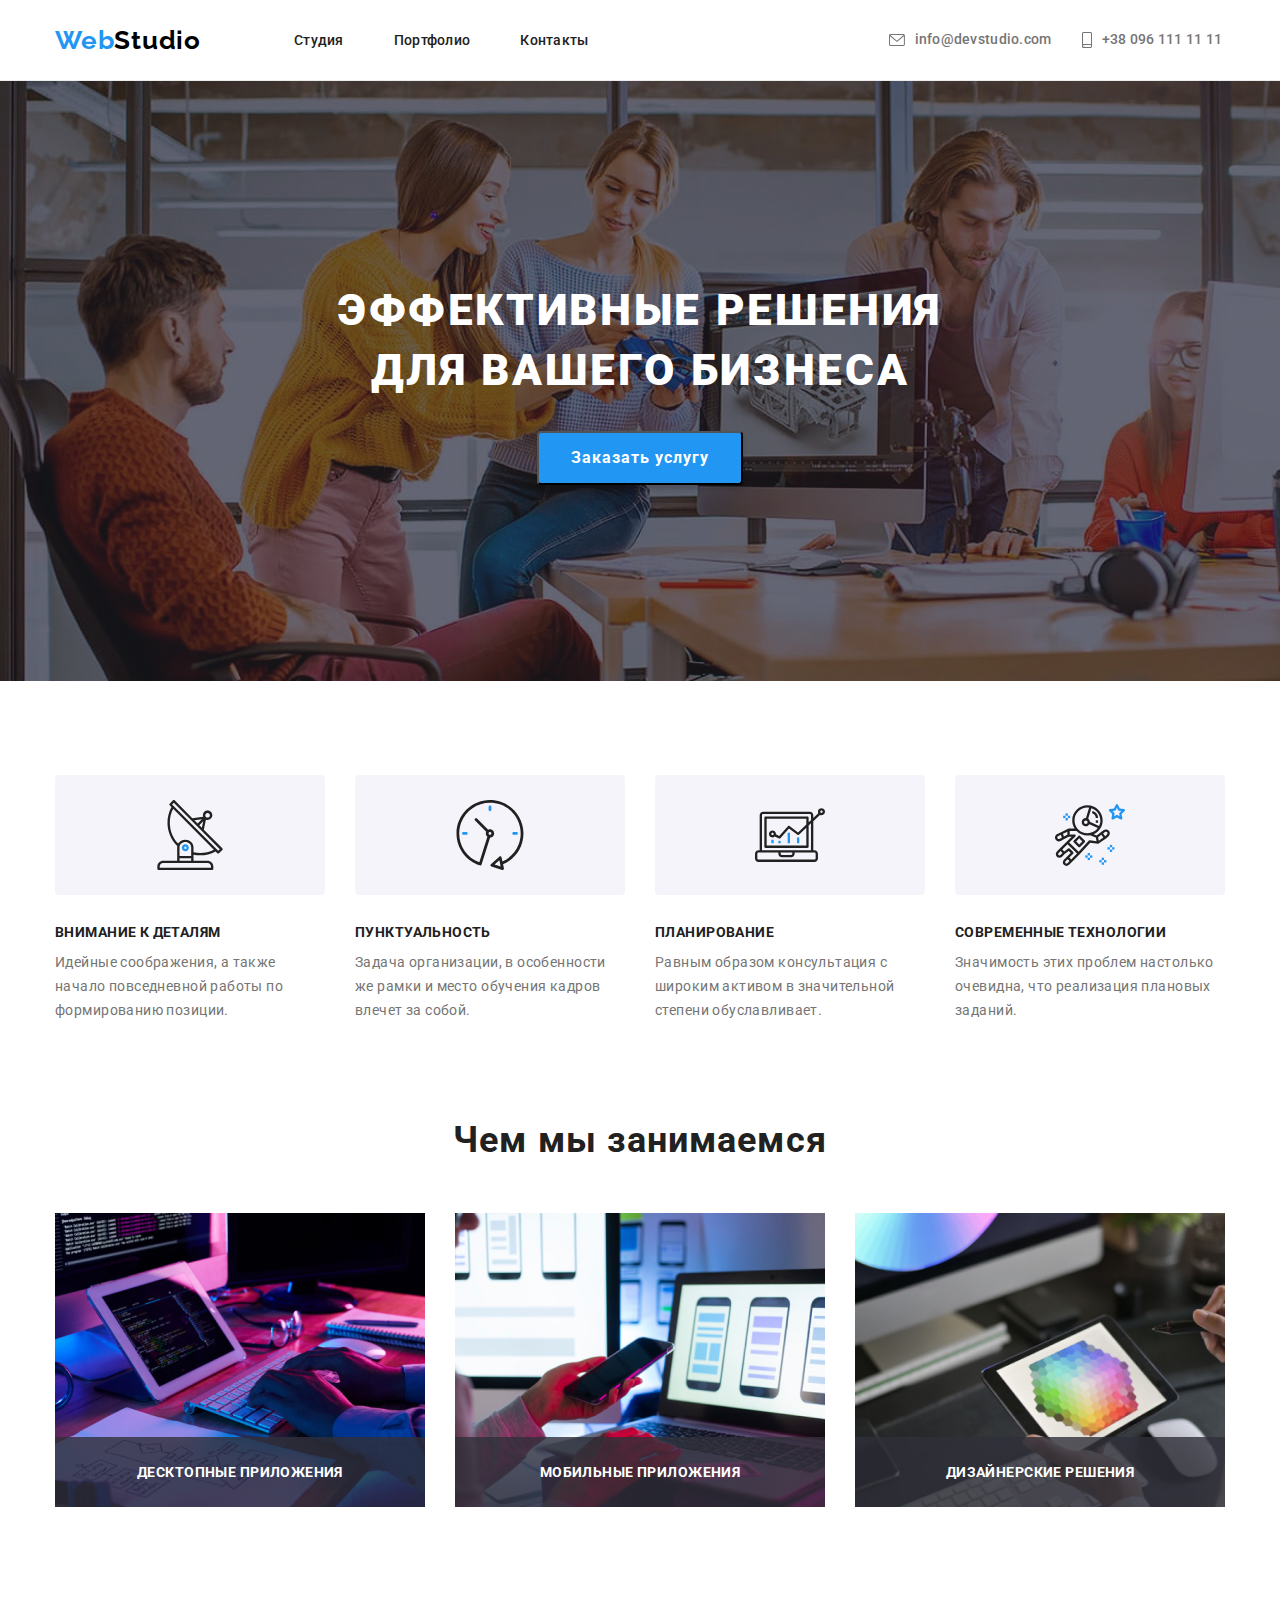
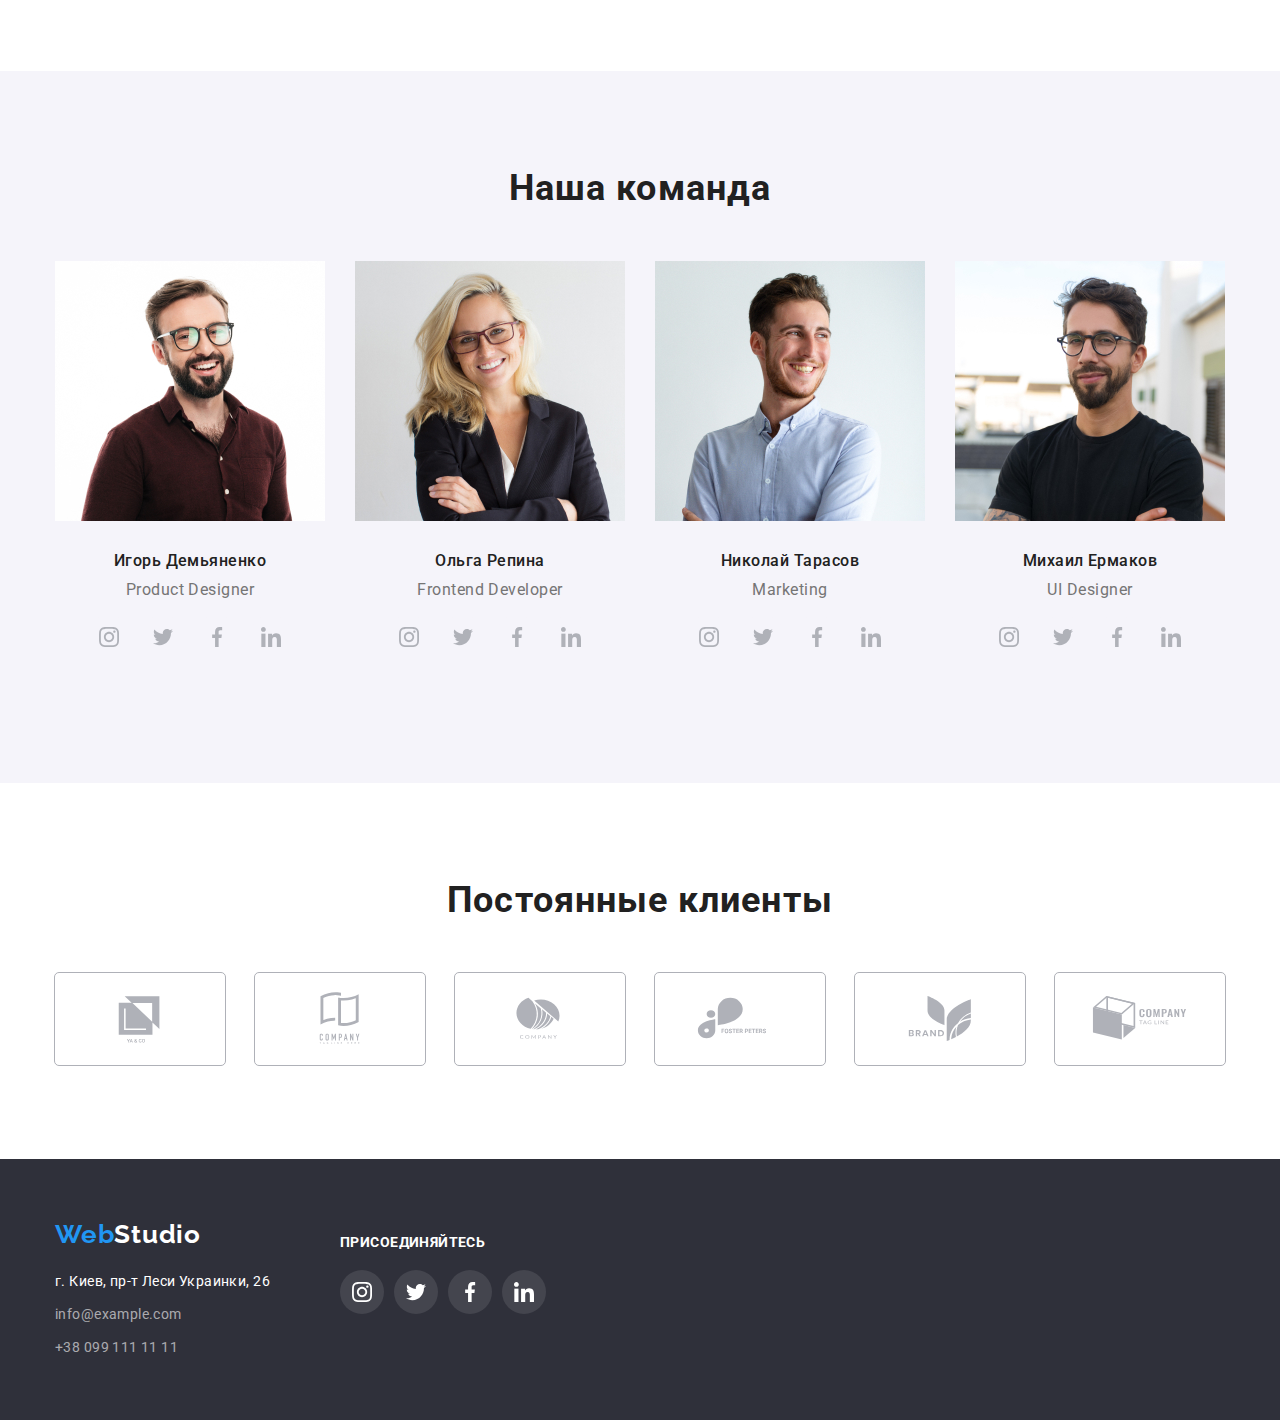
==== index.html @ f29abc72 "modal, what we do done" ====
<!DOCTYPE html>
<html lang="ru">

<head>
    <meta charset="UTF-8" />
    <meta http-equiv="X-UA-Compatible" content="IE=edge" />
    <meta name="viewport" content="width=device-width, initial-scale=1.0" />
    <title>WebStudio</title>
    
    <link rel="preconnect" href="https://fonts.googleapis.com">
    <link rel="preconnect" href="https://fonts.gstatic.com" crossorigin>
    <link
        href="https://fonts.googleapis.com/css2?family=Raleway:wght@700&family=Roboto:wght@400;500;700;900&display=swap"
        rel="stylesheet">
    <link rel="stylesheet"
        href="https://cdnjs.cloudflare.com/ajax/libs/modern-normalize/1.1.0/modern-normalize.min.css" />
    <link rel="stylesheet" href="./css/styles.css">
    </head>


<body class="body">
    <header class="header">
        <div class="container">
            <div class="header-container">
                <div class="webstudio-container">
                    <a href="" class="web-link link" lang="en">Web<span class="studio-link link" lang="en">Studio</span></a>
                </div>
                <nav class="nav">
                    <ul class="header-link-set list">
                        <li class="studio"><a class="header-page-link link" href="./index.html">Студия</a></li>
                        <li class="portfolio"><a class="header-page-link link" href="./portfolio.html">Портфолио</a></li>
                        <li class="contacts"><a class="header-page-link link" href="">Контакты</a></li>
                    </ul>
                </nav>
                <ul class="mail-tel-container list">
                    <li>
                        <a class="mail-link link" href="mailto:info@devstudio.com">
                            <svg class="icon-mail" width='16' height='12'>
                                <use href='./images/sprite.svg#icon-mail'></use>
                            </svg>info@devstudio.com</a>
                    </li>
                    <li>
                        <a class="tel-link link" href="tel:+380961111111">
                            <svg class="icon-phone" width='10' height='16'>
                                <use href='./images/sprite.svg#icon-phone'></use>
                            </svg>+38 096 111 11 11</a>
                    </li>
                </ul>
            </div>
        </div>
    </header>
    <main>
        <section class="hero">
            <h1 class="hero-text">Эффективные решения для вашего бизнеса</h1>
            <button class="hero-button" type="button" data-modal-open>Заказать услугу</button>
            <div class="backdrop is-hidden" data-modal>
                <div class="modal">
                    <button type="button" class="btn-close" data-modal-close>
                        <svg class="btn-close-svg" width='30' height='30'>
                            <use href='./images/sprite.svg#icon-close'></use>
                        </svg>
                    </button>
                </div>
            </div>
        </section>
        <section class="central-list-container">
            <div class="container">
                <ul class="card-set-one list">
                    <li class="central-list-item">
                        <div class="icon-block">
                            <svg class="icon-antenna" width='70' height='70'>
                                <use href='./images/sprite.svg#icon-antenna'></use>
                            </svg>
                        </div>
                        <h3 class="central-list-title">Внимание к деталям</h3>
                        <p class="central-list-text">
                            Идейные соображения, а также начало повседневной работы по
                            формированию позиции.
                        </p>
                    </li>

                    <li class="central-list-item">
                        <div class="icon-block">
                            <svg class="icon-clock" width='70' height='70'>
                                <use href='./images/sprite.svg#icon-clock'></use>
                            </svg>
                        </div>
                        <h3 class="central-list-title">Пунктуальность</h3>
                        <p class="central-list-text">
                            Задача организации, в особенности же рамки и место обучения кадров
                            влечет за собой.
                        </p>
                    </li>

                    <li class="central-list-item">
                        <div class="icon-block">
                            <svg class="icon-diagram" width='70' height='70'>
                                <use href='./images/sprite.svg#icon-diagram'></use>
                            </svg>
                        </div>
                        <h3 class="central-list-title">Планирование</h3>
                        <p class="central-list-text">
                            Равным образом консультация с широким активом в значительной степени
                            обуславливает.
                        </p>
                    </li>

                    <li class="central-list-item">
                        <div class="icon-block">
                            <svg class="icon-astronaut" width='70' height='70'>
                                <use href='./images/sprite.svg#icon-astronaut'></use>
                            </svg>
                        </div>
                        <h3 class="central-list-title">Современные технологии</h3>
                        <p class="central-list-text">
                            Значимость этих проблем настолько очевидна, что реализация плановых
                            заданий.
                        </p>
                    </li>
                </ul>
            </div>
        </section>
        <section class="what-we-do-section">
            <div class="container">
                <h2 class="central-title">Чем мы занимаемся</h2>
                <ul class="what-we-do-images list">
                    <li class="what-we-do-item">
                        <img src="./images/whatwedo1.jpg" alt="гарна-картинка1" width="370" />
                        <h3 class="desktop">Десктопные приложения</h3>
                    </li>
                    
                    <li class="what-we-do-item">
                        <img src="./images/whatwedo2.jpg" alt="гарна-картинка2" width="370" />
                        <h3 class="desktop">Мобильные приложения</h3>
                    </li>
                    
                    <li class="what-we-do-item">
                        <img src="./images/whatwedo3.jpg" alt="гарна-картинка3" width="370" />
                        <h3 class="desktop">Дизайнерские решения</h3>
                    </li>
                </ul>
            </div>
        </section>
        <section class="our-team-section">
            <div class="container">            
                <h2 class="central-title">Наша команда</h2>
                <ul class="team-card-set list">
                    <li class="team-item">
                        <div class="team-img-thumb">
                            <img src="./images/igor.jpg" alt="Игорь" width="270" />
                        </div>
                        <div class="card-set-gap">
                            <h3 class="team-name"> Игорь Демьяненко</h3>
                            <p class="team-position" lang="en">Product Designer</p>
                            <ul class="team-socials socials-list list">
                                <li class="socials-item">
                                    <a class="socials-link link" href="">
                                        <svg class="socials-icon" width="20" height="20">
                                            <use href='./images/sprite.svg#icon-instagram'></use>
                                        </svg>
                                    </a>
                                </li>

                                <li class="socials-item">
                                    <a class="socials-link link" href="">
                                        <svg class="socials-icon" width="20" height="20">
                                            <use href='./images/sprite.svg#icon-twitter'></use>
                                        </svg>
                                    </a>
                                </li>

                                <li class="socials-item">
                                    <a class="socials-link link" href="">
                                        <svg class="socials-icon" width="20" height="20">
                                            <use href='./images/sprite.svg#icon-facebook'></use>
                                        </svg>
                                    </a>
                                </li>

                                <li class="socials-item">
                                    <a class="socials-link link" href="">
                                        <svg class="socials-icon" width="20" height="20">
                                            <use href='./images/sprite.svg#icon-linkedin'></use>
                                        </svg>
                                    </a>
                                </li>
                            </ul>
                        </div>
                    </li>

                    <li class="team-item">
                        <div class="team-img-thumb">
                            <img src="./images/olga.jpg" alt="Ольга" width="270" />
                        </div>
                        <div class="card-set-gap">
                            <h3 class="team-name">Ольга Репина</h3>
                            <p class="team-position" lang="en">Frontend Developer</p>
                            <ul class="team-socials socials-list list">
                                <li class="socials-item">
                                    <a class="socials-link link" href="">
                                        <svg class="socials-icon" width="20" height="20">
                                            <use href='./images/sprite.svg#icon-instagram'></use>
                                        </svg>
                                    </a>
                                </li>

                                <li class="socials-item">
                                    <a class="socials-link link" href="">
                                        <svg class="socials-icon" width="20" height="20">
                                            <use href='./images/sprite.svg#icon-twitter'></use>
                                        </svg>
                                    </a>
                                </li>

                                <li class="socials-item">
                                    <a class="socials-link link" href="">
                                        <svg class="socials-icon" width="20" height="20">
                                            <use href='./images/sprite.svg#icon-facebook'></use>
                                        </svg>
                                    </a>
                                </li>

                                <li class="socials-item">
                                    <a class="socials-link link" href="">
                                        <svg class="socials-icon" width="20" height="20">
                                            <use href='./images/sprite.svg#icon-linkedin'></use>
                                        </svg>
                                    </a>
                                </li>
                            </ul>
                        </div>
                    </li>

                    <li class="team-item">
                        <div class="team-img-thumb">
                            <img src="./images/nikolay.jpg" alt="Николай" width="270" />
                        </div>
                        <div class="card-set-gap">
                            <h3 class="team-name">Николай Тарасов</h3>
                            <p class="team-position" lang="en">Marketing</p>
                            <ul class="team-socials socials-list list">
                                <li class="socials-item">
                                    <a class="socials-link link" href="">
                                        <svg class="socials-icon" width="20" height="20">
                                            <use href='./images/sprite.svg#icon-instagram'></use>
                                        </svg>
                                    </a>
                                </li>

                                <li class="socials-item">
                                    <a class="socials-link link" href="">
                                        <svg class="socials-icon" width="20" height="20">
                                            <use href='./images/sprite.svg#icon-twitter'></use>
                                        </svg>
                                    </a>
                                </li>

                                <li class="socials-item">
                                    <a class="socials-link link" href="">
                                        <svg class="socials-icon" width="20" height="20">
                                            <use href='./images/sprite.svg#icon-facebook'></use>
                                        </svg>
                                    </a>
                                </li>

                                <li class="socials-item">
                                    <a class="socials-link link" href="">
                                        <svg class="socials-icon" width="20" height="20">
                                            <use href='./images/sprite.svg#icon-linkedin'></use>
                                        </svg>
                                    </a>
                                </li>
                            </ul>
                        </div>
                        
                    </li>

                    <li class="team-item">
                        <div class="team-img-thumb">
                            <img src="./images/mikhail.jpg" alt="Михаил" width="270" />
                        </div>
                        <div class="card-set-gap">
                            <h3 class="team-name">Михаил Ермаков</h3>
                            <p class="team-position" lang="en">UI Designer</p>
                            <ul class="team-socials socials-list list">
                                <li class="socials-item">
                                    <a class="socials-link link" href="">
                                        <svg class="socials-icon" width="20" height="20">
                                            <use href='./images/sprite.svg#icon-instagram'></use>
                                        </svg>
                                    </a>
                                </li>

                                <li class="socials-item">
                                    <a class="socials-link link" href="">
                                        <svg class="socials-icon" width="20" height="20">
                                            <use href='./images/sprite.svg#icon-twitter'></use>
                                        </svg>
                                    </a>
                                </li>

                                <li class="socials-item">
                                    <a class="socials-link link" href="">
                                        <svg class="socials-icon" width="20" height="20">
                                            <use href='./images/sprite.svg#icon-facebook'></use>
                                        </svg>
                                    </a>
                                </li>

                                <li class="socials-item">
                                    <a class="socials-link link" href="">
                                        <svg class="socials-icon" width="20" height="20">
                                            <use href='./images/sprite.svg#icon-linkedin'></use>
                                        </svg>
                                    </a>
                                </li>
                            </ul>
                        </div>
                        
                    </li>
                </ul>
            </div>
        </section>
        <section class="our-clients">
            <div class="container">
                <h2 class="central-title">Постоянные клиенты</h2>
                <ul class="our-clients-list list">
                    <li class="client-item">
                        <a class="clients-link link" href="">
                            <svg class="client-icon" width="106" height="60">
                                <use href='./images/sprite.svg#icon-client1'></use>
                            </svg>
                        </a>
                    </li>

                    <li class="client-item">
                        <a class="clients-link link" href="">
                            <svg class="client-icon" width="106" height="60">
                                <use href='./images/sprite.svg#icon-client2'></use>
                            </svg>
                        </a>
                    </li>

                    <li class="client-item">
                        <a class="clients-link link" href="">
                            <svg class="client-icon" width="106" height="60">
                                <use href='./images/sprite.svg#icon-client3'></use>
                            </svg>
                        </a>
                    </li>

                    <li class="client-item">
                        <a class="clients-link link" href="">
                            <svg class="client-icon" width="106" height="60">
                                <use href='./images/sprite.svg#icon-client4'></use>
                            </svg>
                        </a>
                    </li>

                    <li class="client-item">
                        <a class="clients-link link" href="">
                            <svg class="client-icon" width="106" height="60">
                                <use href='./images/sprite.svg#icon-client5'></use>
                            </svg>
                        </a>
                    </li>

                    <li class="client-item">
                        <a class="clients-link link" href="">
                            <svg class="client-icon" width="106" height="60">
                                <use href='./images/sprite.svg#icon-client6'></use>
                            </svg>
                        </a>
                    </li>

                </ul>
            </div>


        </section>
    </main>
    <footer class="footer">
        <div class="container">
            <ul class="contacts-and-socials">
                <li class="link">
                    <div class="webstudio-container-footer">
                        <a href="" class="web-link link" lang="en">Web<span class="studio-link-footer link" lang="en">Studio</span></a>
                    </div>
                    <div class="contacts-container-footer">
                        <address class="address">г. Киев, пр-т Леси Украинки, 26</address>
                        <a class="footer-mail-tel link" lang="en" href="mailto:info@example.com">info@example.com</a>
                        <a class="footer-mail-tel link" href="tel:+380991111111">+38 099 111 11 11</a>
                    </div>
                </li>
                <div class="join-us">
                    <p class="join-us-title">ПРИСОЕДИНЯЙТЕСЬ</p>
                    <ul class="team-socials socials-list list">
                        <li class="socials-item">
                            <a class="socials-link-footer link" href="">
                                <svg class="socials-icon-footer" width="20" height="20">
                                    <use href='./images/sprite.svg#icon-instagram'></use>
                                </svg>
                            </a>
                        </li>

                        <li class="socials-item">
                            <a class="socials-link-footer link" href="">
                                <svg class="socials-icon-footer" width="20" height="20">
                                    <use href='./images/sprite.svg#icon-twitter'></use>
                                </svg>
                            </a>
                        </li>

                        <li class="socials-item">
                            <a class="socials-link-footer link" href="">
                                <svg class="socials-icon-footer" width="20" height="20">
                                    <use href='./images/sprite.svg#icon-facebook'></use>
                                </svg>
                            </a>
                        </li>

                        <li class="socials-item">
                            <a class="socials-link-footer link" href="">
                                <svg class="socials-icon-footer" width="20" height="20">
                                    <use href='./images/sprite.svg#icon-linkedin'></use>
                                </svg>
                            </a>
                        </li>
                    </ul>
                </div>
                <li class="link">

                </li>
            </ul>
        </div>
        
    </footer>
    <script src="./js/modal.js"></script>
</body>

</html>
---- css/styles.css ----
:root {
  --brand-color: #2196f3;
  --white-color: #ffffff;
  --nav-color: #212121;
  --color-gray: #757575;
  --color-dark-gray: #2f303a;
  --card-set-gap: 30px;
  --button-set-gap: 8px;
  --icon-gray: #afb1b8;
}

.body {
  font-family: "Roboto", sans-serif;
  background-color: var(--white-color);
}

.list {
  list-style: none;
  margin: 0;
}

.link {
  text-decoration: none;
}

.hero-button {
  background-color: var(--brand-color);
  cursor: pointer;
}

img {
  display: block;
  max-width: 100%;
}

ul {
  margin: 0;
  padding: 0;
  list-style: none;
}

h1, h2, h3, p {
  margin-top: 0;
  margin-bottom: 0;
}

.container {
  width: 1200px;
  padding-left: 15px;
  padding-right: 15px;
  /* padding-top: 94px; */
  margin: auto;
}

* {
  box-sizing: border-box;
}

/* -------------HEADER--------------- */
.header {
  margin-left: auto;
  margin-right: auto;
  background-color: var(--white-color);
  border-bottom: 1px solid #ECECEC;
  display: block;
}

.webstudio-container {
  margin-right: 93px;
}

.icon-mail,
.icon-phone {
  margin-right: 10px;
  /* fill: var(--color-gray); */
}

.icon-phone {
  margin-left: 30px;
}

/* .icon-mail{
  fill: var(--color-gray);
} */

.header-container {
  height: 80px;
  margin: 0 auto;
  display: flex;
  align-items: center;
  
}

.header-link-set {
  display: flex;
  margin-right: 200px;
}

.web-link {
  font-family: "Raleway", sans-serif;
  font-style: normal;
  font-weight: bold;
  font-size: 26px;
  line-height: 1.19;
  letter-spacing: 0.03em;
  color: var(--brand-color);
}

.studio-link {
  font-family: "Raleway", sans-serif;
  font-style: normal;
  font-weight: bold;
  font-size: 26px;
  line-height: 1.19;
  letter-spacing: 0.03em;
  color: #000000;
}

.studio {
  margin-right: 50px;
}

.portfolio {
  margin-right: 50px;
}

.header-page-link {
  font-weight: 500;
  font-size: 14px;
  line-height: 1.14;
  letter-spacing: 0.02em;
  color: var(--nav-color);
}

.studio-link:hover,
.studio-link:focus,
.header-page-link:hover,
.header-page-link:focus {
  color: var(--brand-color);
}

/* .header-mail-tel {
  font-weight: 500;
  font-size: 14px;
  line-height: 1.14;
  letter-spacing: 0.02em;
  color: var(--color-gray);
  display: flex;
  align-items: center;
  justify-content: center;
  flex-wrap: wrap;
} */

.mail-tel-container {
  font-weight: 500;
  font-size: 14px;
  line-height: 1.14;
  letter-spacing: 0.02em;
  color: var(--color-gray);
  display: flex;
  align-items: center;
  flex-basis: auto;
  margin-left: 100px;
}

.mail-link,
.tel-link {
  color: var(--color-gray);
  fill: #757575;
}

.mail-link {
  display: flex;
  align-items: center;
}

.tel-link {
  display: flex;
  align-items: center;
}

.mail-link:hover,
.mail-link:focus,
.tel-link:hover,
.tel-link:focus,
.icon-phone:hover,
.icon-phone:focus,
.icon-mail:hover,
.icon-mail:focus {
  fill: var(--brand-color);
  color: var(--brand-color);
}

/* .footer-mail-tel:hover,
.footer-mail-tel:focus,
.header-mail-tel:hover,
.header-mail-tel:focus {
  color: var(--brand-color);
} */

/* ----------------------------HERO--------------- */

.hero {
  background-color: var(--color-dark-gray);
  height: 600px;
  max-width: 1600px;
  margin-left: auto;
  margin-right: auto;
  padding-top: 200px;
  padding-bottom: 200px;
  background-image: linear-gradient( rgba(47, 48, 58, 0.4), rgba(47, 48, 58, 0.4)), url(../images/hero.jpg);
}

.hero-text {
  font-style: normal;
  font-weight: 900;
  font-size: 44px;
  line-height: 1.36;
  text-align: center;
  letter-spacing: 0.06em;
  text-transform: uppercase;
  color: var(--white-color);
  width: 696px;
  margin:  0 auto;
  margin-top: inherit;
  margin-bottom: 30px;
}

.hero-button {
  font-style: normal;
  font-weight: bold;
  font-size: 16px;
  line-height: 1.87;
  display: flex;
  align-items: center;
  text-align: center;
  letter-spacing: 0.06em;
  color: var(--white-color);
  margin: 0 auto;
  padding: 10px 32px;
  box-shadow: 0px 4px 4px rgba(0, 0, 0, 0.15);
  border-radius: 4px;
}

/* ----------------------------CENTRAL LIST--------------- */

.central-list-title {
  font-size: 14px;
  line-height: 1.14;
  letter-spacing: 0.03em;
  text-transform: uppercase;
  color: var(--nav-color);
  margin-top: 0;
  margin-bottom: 10px;
}

.central-list-text {
  font-size: 14px;
  line-height: 1.71;
  letter-spacing: 0.03em;
  color: var(--color-gray);
}

.central-list-container {
  background-color: transparent;
  padding-top: 94px;
  padding-bottom: 94px;
}

.card-set-one {
  display: flex;
  margin-right: -30px;

}

.central-list-item {
  flex-basis: calc((100% - 120px) / 4);
}

.icon-block {
  display: flex;
  justify-content: center;
  align-items: center;
  height: 120px;
  background-color: #f5f4fa;
  border-radius: 4px;
  margin-bottom: 30px;
}

.icon-antenna {
  position: center;
}

.card-set-one > .central-list-item:not(:last-child) {
  margin-right: 30px;
}

/* ----------------------------WHAT WE DO--------------- */

.what-we-do-container {
  background-color: transparent;
  padding-top: 0;
  padding-bottom: 94px;
}

.what-we-do-section {
  padding-bottom: 94px;
}

.what-we-do-images {
  padding: 0;
  margin: 0;
  list-style: none;
  display: flex;
  margin-right: calc(-1 * var(--card-set-gap))
  /* margin-right: 30px; */
  /* justify-content: space-around; - NOT GOOD */
  /* position: absolute; */
}

.desktop {
  position: relative;
  display: block;
  text-align: center;
  padding-top: 27px;
  bottom: 70px;
  left: 0;
  font-weight: bold;
  font-size: 14px;
  line-height: 16px;
  letter-spacing: 0.03em;
  text-transform: uppercase;
  height: 70px;

  color: #FFFFFF;
  background-color: rgba(47, 48, 58, 0.8);;
}

.what-we-do-images > .what-we-do-item:not(:last-child) {
  margin-right: var(--card-set-gap);
}

/* .what-we-do-item {
  position:absolute;
} */

.what-we-do-images {
  margin-right: unset;
}

.central-title {
  font-size: 36px;
  line-height: 1.28;
  text-align: center;
  letter-spacing: 0.03em;
  color: var(--nav-color);
  margin-bottom: 50px;
}

/* ----------------------------OUR TEAM--------------- */

.team-name {
  font-weight: 500;
  font-size: 16px;
  line-height: 1.19;
  text-align: center;
  letter-spacing: 0.03em;
  color: var(--nav-color);

  margin-bottom: 10px;
}

.team-position {
  font-size: 16px;
  line-height: 1.19;
  text-align: center;
  letter-spacing: 0.03em;
  color: var(--color-gray);
  margin-bottom: 16px;
}

.our-team-section {
  padding-top: 94px;
  padding-bottom: 94px;
  margin-left: auto;
  margin-right: auto;
  background-color: #f5f4fa;
}

.team-card-set {
  padding: 0;
  margin: 0;
  list-style: none;

  display: flex;
  flex-wrap: wrap;
  margin-left: calc(-1 * var(--card-set-gap));
  margin-top: calc(-1 * var(--card-set-gap));
}

.team-item {
  flex-basis: calc(100% / 4 - var(--card-set-gap));
  margin-left: var(--card-set-gap);
  margin-top: var(--card-set-gap);
}

/* .team-img-thumb {
  margin-bottom: var(--card-set-gap);
} */

.card-set-gap {
  padding-top: var(--card-set-gap);
  padding-bottom: var(--card-set-gap);
}

.socials-list {
  display: flex;
  justify-content: center;

}

.socials-link {
  width: 44px;
  height: 44px;
  display: flex;
  align-items: center;
  justify-content: center;
  border-radius: 50%;
  background-color: #f5f4fa;
}

.socials-icon {
  fill: var(--icon-gray);
}

.socials-link:hover,
.socials-link:focus,
.socials-link:hover .socials-icon,
.socials-link:focus .socials-icon {
  fill: #ffffff;
  background-color: var(--brand-color);
}


.socials-item:not(:last-child) {
  margin-right: 10px;
}

/* ----------------------------CLIENTS--------------- */

.our-clients {
  padding-bottom: 94px;
  padding-top: 94px;
}

.our-clients-list {
  padding: 0;
  margin: 0;
  list-style: none;

  display: flex;
  flex-wrap: wrap;
  margin-left: calc(-1 * var(--card-set-gap));
}

.client-item {
  flex-basis: calc(100% / 6 - var(--card-set-gap));
  margin-left: var(--card-set-gap);
}

.clients-link {
  width: 170px;
  height: 92px;
  display: flex;
  align-items: center;
  justify-content: center;
  border-radius: 4px;
  outline: 1px solid #AFB1B8;
  fill: #AFB1B8;
}

.clients-link:hover,
.clients-link:focus {
  fill: var(--brand-color);
  outline: 1px solid var(--brand-color);
}


/* ----------------------------FOOTER--------------- */
.footer {
  /* max-width: 1600px; */
  margin: 0 auto;
  background-color: var(--color-dark-gray);
  padding-top: 60px;
  padding-bottom: 60px;
}

.webstudio-container-footer {
  /* padding-top: 60px; */
  padding-bottom: 20px;
}

.contacts-container-footer {
  display: block;
}

.footer-container {
  
}

.studio-link-footer {
  font-family: Raleway;
  font-style: normal;
  font-weight: bold;
  font-size: 26px;
  line-height: 1.19;
  letter-spacing: 0.03em;
  color: var(--white-color);
}

.studio-link-footer:hover,
.studio-link-footer:focus {
  color: var(--brand-color);
}

.address {
  font-size: 14px;
  line-height: 1.71;
  letter-spacing: 0.03em;
  color: var(--white-color);
  font-style: normal;
}

.footer-mail-tel {
  font-size: 14px;
  line-height: 1.71;
  letter-spacing: 0.03em;
  color: rgba(255, 255, 255, 0.6);
  text-decoration: none;

  display: block;
  margin-top: 9px;
}

.contacts-and-socials {
  display: flex;
}

.socials-link-footer {
  width: 44px;
  height: 44px;
  display: flex;
  align-items: center;
  justify-content: center;
  border-radius: 50%;
  background-color: rgba(255, 255, 255, 0.1);
}

.socials-icon-footer {
  fill: #ffffff;
}

.socials-link-footer:hover,
.socials-link-footer:focus,
.socials-link-footer:hover .socials-icon-footer,
.socials-link-footer:focus .socials-icon-footer {
  fill: #ffffff;
  background-color: var(--brand-color);
}

.join-us-title {
  font-size: 14px;
  line-height: 16px;
  letter-spacing: 0.03em;
  text-transform: uppercase;
  font-weight: bold;
  color: #FFFFFF;
  margin-bottom: 20px;
  margin-top: 10px;
}

.join-us {
  margin-left: 70px;
  margin-top: 5px;
}


/* ----------------------------PORTFOLIO--------------- */

.portfolio-container {
  padding-top: 94px;
  padding-bottom: 94px;
}

.portfolio-button {
  padding: 6px 22px;
  font-weight: 500;
  font-size: 16px;
  line-height: 1.62;
  text-align: center;
  letter-spacing: 0.03em;
  color: var(--nav-color);
  cursor: pointer;

  background-color: #F5F4FA;
  border-radius: 4px;
  border: unset;
}

.portfolio-button-set {
  display: flex;
  justify-content: center;
  margin-bottom: 50px;
  margin-right: var(--button-set-gap);
}

.portfolio-button-set > .portfolio-button-item:not(:last-child) {
  margin-right: var(--button-set-gap);
}

.portfolio-button:hover,
.portfolio-button:focus {
  background-color: var(--brand-color);
  color: #ffffff;
}

.portfolio-title {
  font-size: 18px;
  line-height: 2;
  letter-spacing: 0.06em;
  color: var(--nav-color);
  margin-bottom: 4px;
}

.portfolio-text {
  font-size: 16px;
  line-height: 1.87;
  letter-spacing: 0.03em;
  color: var(--color-gray);
}


.portfolio-card-set {
  padding: 0;
  margin: 0;
  list-style: none;

  display: flex;
  flex-wrap: wrap;
  margin-left: calc(-1 * var(--card-set-gap));
  margin-top: calc(-1 * var(--card-set-gap));
}

.portfolio-item {
  flex-basis: calc(100% / 3 - var(--card-set-gap));
  margin-left: var(--card-set-gap);
  margin-top: var(--card-set-gap);
  margin-right: auto;
  
}

.portfolio-item-link:hover,
.portfolio-item-link:focus {
  box-shadow: 0px 1px 1px rgba(0, 0, 0, 0.12), 0px 4px 4px rgba(0, 0, 0, 0.06), 1px 4px 6px rgba(0, 0, 0, 0.16);
}

/* .portfolio-img-thumb {
  margin-bottom: 20px;
} */

.portfolio-description {
  padding: 20px 24px 20px 24px;
  outline: 1px solid #EEEEEE;
}


/* ----------------------------MODAL--------------- */

.backdrop.is-hidden {
  visibility: hidden;
  opacity: 0;
  pointer-events: none;
}

.backdrop {
  position: fixed;
  width: 100vw;
  height: 100vh;
  opacity: 1;
  visibility: visible;
  left: 0;
  top: 0;
  background-color: rgba(0, 0, 0, 0.2);
}

.modal {
  position: absolute;
  width: 528px;
  min-height: 581px;
  background-color: #ffffff;
  box-shadow: 0px 1px 3px rgba(0, 0, 0, 0.12), 0px 1px 1px rgba(0, 0, 0, 0.14), 0px 2px 1px rgba(0, 0, 0, 0.2);
  border-radius: 4px;

  left: 50%;
  top: 50%;
  transform: translate(-50%, -50%);
}

.btn-close{
  position: absolute;
  right: 8px;
  top: 8px;
  padding: 0;
  background-color: unset;
  border: none;
}
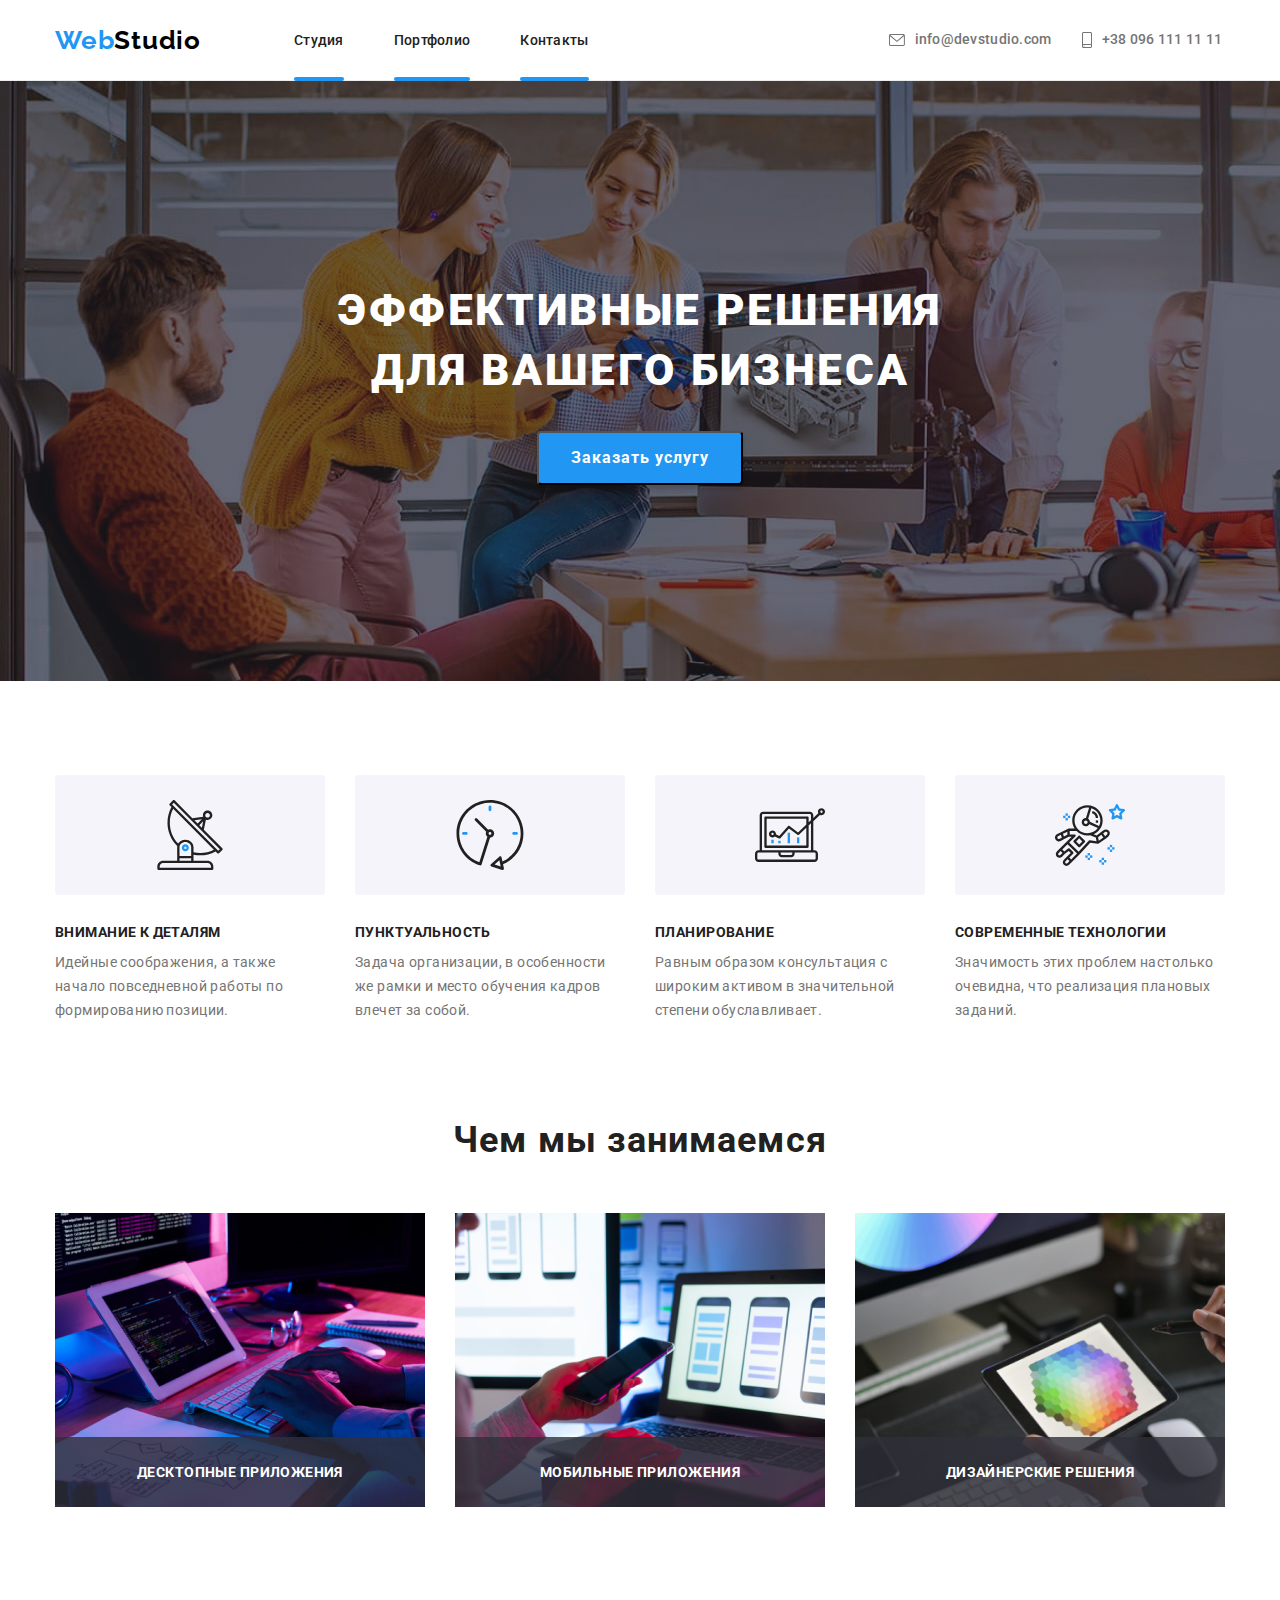
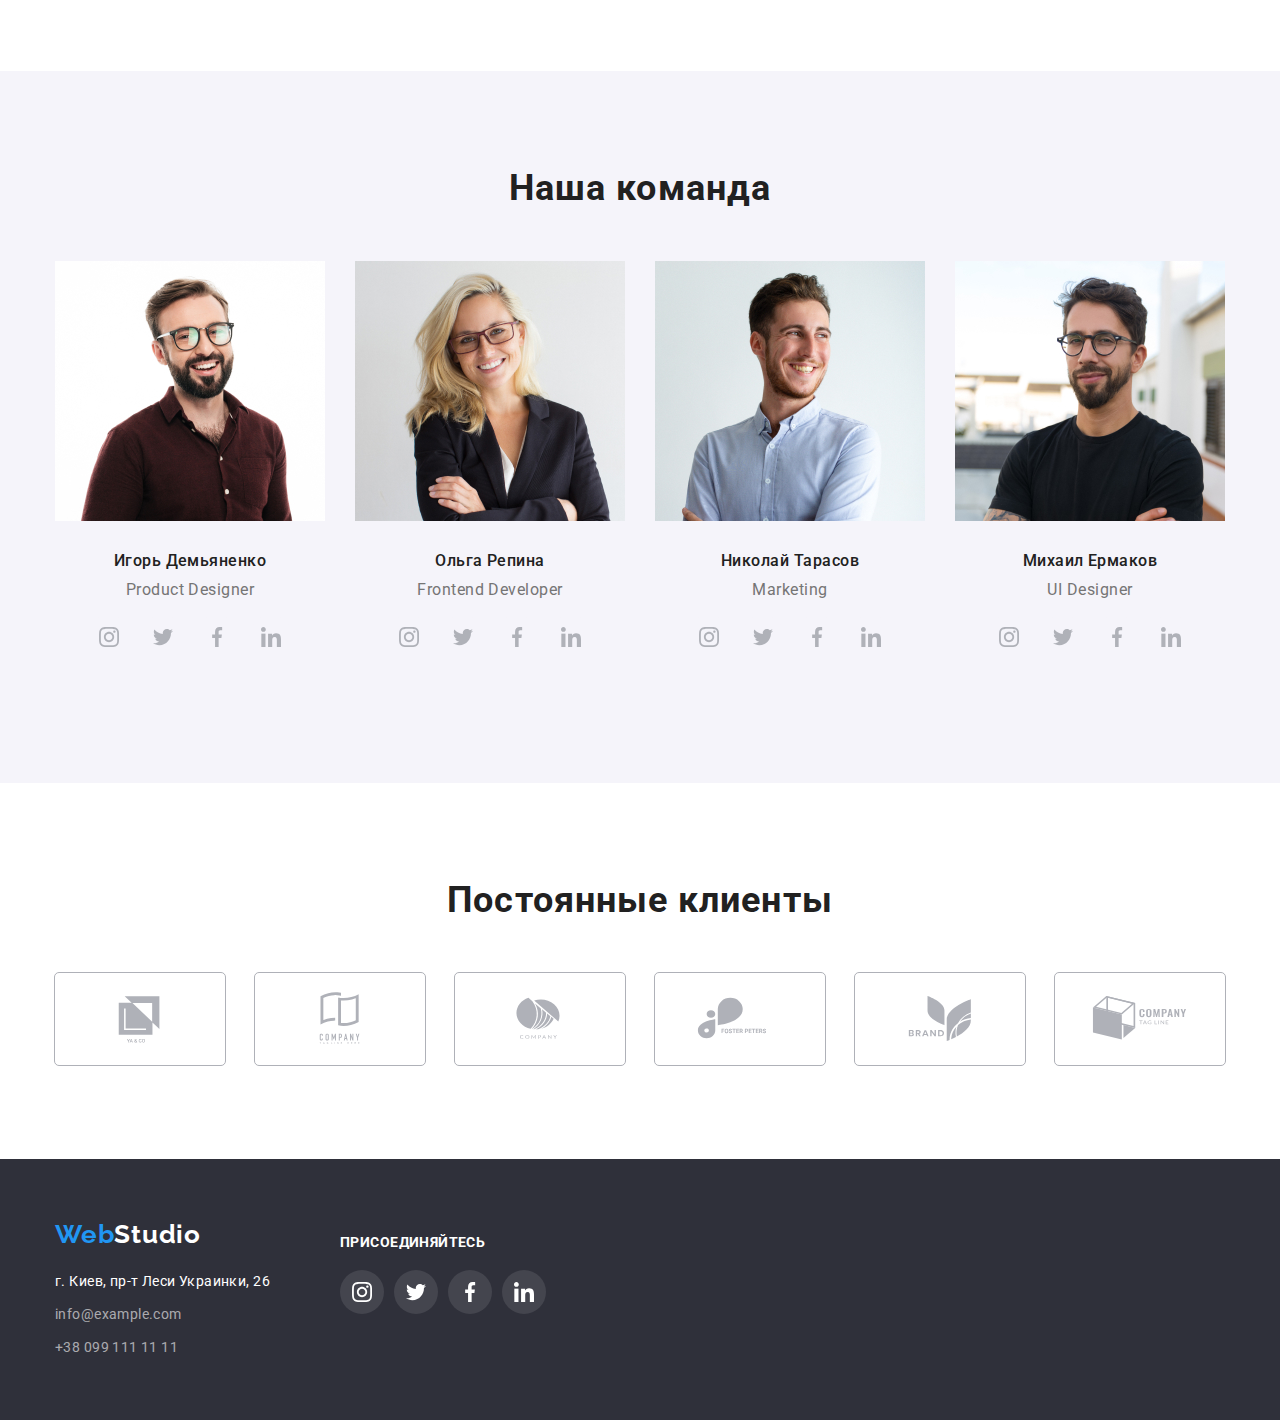
==== commit a10dcb73: "done" ====
--- a/index.html
+++ b/index.html
@@ -25,27 +25,23 @@
                 <div class="webstudio-container">
                     <a href="" class="web-link link" lang="en">Web<span class="studio-link link" lang="en">Studio</span></a>
                 </div>
-                <nav class="nav">
+                <!-- <nav class="nav"> -->
                     <ul class="header-link-set list">
-                        <li class="studio"><a class="header-page-link link" href="./index.html">Студия</a></li>
-                        <li class="portfolio"><a class="header-page-link link" href="./portfolio.html">Портфолио</a></li>
-                        <li class="contacts"><a class="header-page-link link" href="">Контакты</a></li>
+                        <li class="studio"><a class="header-page-link link current" href="./index.html">Студия</a></li>
+                        <li class="portfolio"><a class="header-page-link link current" href="./portfolio.html">Портфолио</a></li>
+                        <li class="contacts"><a class="header-page-link link current" href="">Контакты</a></li>
                     </ul>
-                </nav>
-                <ul class="mail-tel-container list">
-                    <li>
-                        <a class="mail-link link" href="mailto:info@devstudio.com">
-                            <svg class="icon-mail" width='16' height='12'>
-                                <use href='./images/sprite.svg#icon-mail'></use>
-                            </svg>info@devstudio.com</a>
-                    </li>
-                    <li>
-                        <a class="tel-link link" href="tel:+380961111111">
-                            <svg class="icon-phone" width='10' height='16'>
-                                <use href='./images/sprite.svg#icon-phone'></use>
-                            </svg>+38 096 111 11 11</a>
-                    </li>
-                </ul>
+                <!-- </nav> -->
+                <div class="mail-tel-container">
+                    <a class="header-mail-tel mail-link link" href="mailto:info@devstudio.com">
+                        <svg class="icon-mail" width='16' height='12'>
+                            <use href='./images/sprite.svg#icon-mail'></use>
+                        </svg>info@devstudio.com</a>
+                    <a class="header-mail-tel tel-link link" href="tel:+380961111111">
+                        <svg class="icon-phone" width='10' height='16'>
+                            <use href='./images/sprite.svg#icon-phone'></use>
+                        </svg>+38 096 111 11 11</a>
+                </div>
             </div>
         </div>
     </header>
@@ -126,17 +122,17 @@
                 <ul class="what-we-do-images list">
                     <li class="what-we-do-item">
                         <img src="./images/whatwedo1.jpg" alt="гарна-картинка1" width="370" />
-                        <h3 class="desktop">Десктопные приложения</h3>
+                        <h3 class="what-we-do-over-pic">Десктопные приложения</h3>
                     </li>
                     
                     <li class="what-we-do-item">
                         <img src="./images/whatwedo2.jpg" alt="гарна-картинка2" width="370" />
-                        <h3 class="desktop">Мобильные приложения</h3>
+                        <h3 class="what-we-do-over-pic">Мобильные приложения</h3>
                     </li>
                     
                     <li class="what-we-do-item">
                         <img src="./images/whatwedo3.jpg" alt="гарна-картинка3" width="370" />
-                        <h3 class="desktop">Дизайнерские решения</h3>
+                        <h3 class="what-we-do-over-pic">Дизайнерские решения</h3>
                     </li>
                 </ul>
             </div>
--- a/css/styles.css
+++ b/css/styles.css
@@ -114,6 +114,9 @@
   line-height: 1.19;
   letter-spacing: 0.03em;
   color: #000000;
+  transition-property: color;
+  transition-duration: 250ms;
+  transition-timing-function: cubic-bezier(0.4, 0, 0.2, 1);
 }
 
 .studio {
@@ -130,6 +133,21 @@
   line-height: 1.14;
   letter-spacing: 0.02em;
   color: var(--nav-color);
+  transition-property: color;
+  transition-duration: 250ms;
+  transition-timing-function: cubic-bezier(0.4, 0, 0.2, 1);
+  position: relative;
+}
+
+.header-page-link::after {
+  position: absolute;
+  content: "";
+  display: block;
+  height: 4px;
+  width: 100%;
+  background-color: #2196F3;
+  border-radius: 2px;
+  margin-top: 28px;
 }
 
 .studio-link:hover,
@@ -167,16 +185,25 @@
 .tel-link {
   color: var(--color-gray);
   fill: #757575;
+  transition-property: color;
+  transition-duration: 250ms;
+  transition-timing-function: cubic-bezier(0.4, 0, 0.2, 1);
 }
 
 .mail-link {
   display: flex;
   align-items: center;
+  transition-property: color;
+  transition-duration: 250ms;
+  transition-timing-function: cubic-bezier(0.4, 0, 0.2, 1);
 }
 
 .tel-link {
   display: flex;
   align-items: center;
+  transition-property: color;
+  transition-duration: 250ms;
+  transition-timing-function: cubic-bezier(0.4, 0, 0.2, 1);
 }
 
 .mail-link:hover,
@@ -318,7 +345,11 @@
   /* position: absolute; */
 }
 
-.desktop {
+.what-we-do-img {
+  position: absolute;
+}
+
+.what-we-do-over-pic {
   position: relative;
   display: block;
   text-align: center;
@@ -327,7 +358,7 @@
   left: 0;
   font-weight: bold;
   font-size: 14px;
-  line-height: 16px;
+  line-height: calc (16 / 14);
   letter-spacing: 0.03em;
   text-transform: uppercase;
   height: 70px;
@@ -427,10 +458,16 @@
   justify-content: center;
   border-radius: 50%;
   background-color: #f5f4fa;
+  transition-property: color, background-color;
+  transition-duration: 250ms;
+  transition-timing-function: cubic-bezier(0.4, 0, 0.2, 1);
 }
 
 .socials-icon {
   fill: var(--icon-gray);
+  transition-property: fill, background-color;
+  transition-duration: 250ms;
+  transition-timing-function: cubic-bezier(0.4, 0, 0.2, 1);
 }
 
 .socials-link:hover,
@@ -477,6 +514,9 @@
   border-radius: 4px;
   outline: 1px solid #AFB1B8;
   fill: #AFB1B8;
+  transition-property: fill, outline;
+  transition-duration: 250ms;
+  transition-timing-function: cubic-bezier(0.4, 0, 0.2, 1);
 }
 
 .clients-link:hover,
@@ -516,6 +556,9 @@
   line-height: 1.19;
   letter-spacing: 0.03em;
   color: var(--white-color);
+  transition-property: color;
+  transition-duration: 250ms;
+  transition-timing-function: cubic-bezier(0.4, 0, 0.2, 1);
 }
 
 .studio-link-footer:hover,
@@ -554,10 +597,16 @@
   justify-content: center;
   border-radius: 50%;
   background-color: rgba(255, 255, 255, 0.1);
+  transition-property: fill, background-color;
+  transition-duration: 250ms;
+  transition-timing-function: cubic-bezier(0.4, 0, 0.2, 1);
 }
 
 .socials-icon-footer {
   fill: #ffffff;
+  transition-property: fill, background-color;
+  transition-duration: 250ms;
+  transition-timing-function: cubic-bezier(0.4, 0, 0.2, 1);
 }
 
 .socials-link-footer:hover,
@@ -605,6 +654,9 @@
   background-color: #F5F4FA;
   border-radius: 4px;
   border: unset;
+  transition-property: background-color, color;
+  transition-duration: 250ms;
+  transition-timing-function: cubic-bezier(0.4, 0, 0.2, 1);
 }
 
 .portfolio-button-set {
@@ -664,9 +716,34 @@
   box-shadow: 0px 1px 1px rgba(0, 0, 0, 0.12), 0px 4px 4px rgba(0, 0, 0, 0.06), 1px 4px 6px rgba(0, 0, 0, 0.16);
 }
 
-/* .portfolio-img-thumb {
-  margin-bottom: 20px;
-} */
+.portfolio-text-cover {
+  position: absolute;
+  overflow: hidden;
+  top: 0;
+  left: 0;
+  height: 100%;
+  padding: 63px 24px;
+  background-color: rgba(33, 150, 243, 0.9);
+  overflow: hidden;
+  transform: translateY(100%);
+  transition-duration: 250ms;
+  transition-timing-function: cubic-bezier(0.4, 0, 0.2, 1);
+
+  font-weight: normal;
+  font-size: 18px;
+  line-height: calc(28 / 18);
+  letter-spacing: 0.03em;
+  color: #FFFFFF;
+}
+
+.portfolio-item:hover .portfolio-text-cover {
+  transform: translateY(0%)
+}
+
+.portfolio-img-thumb {
+  position: relative;
+  overflow: hidden;
+}
 
 .portfolio-description {
   padding: 20px 24px 20px 24px;
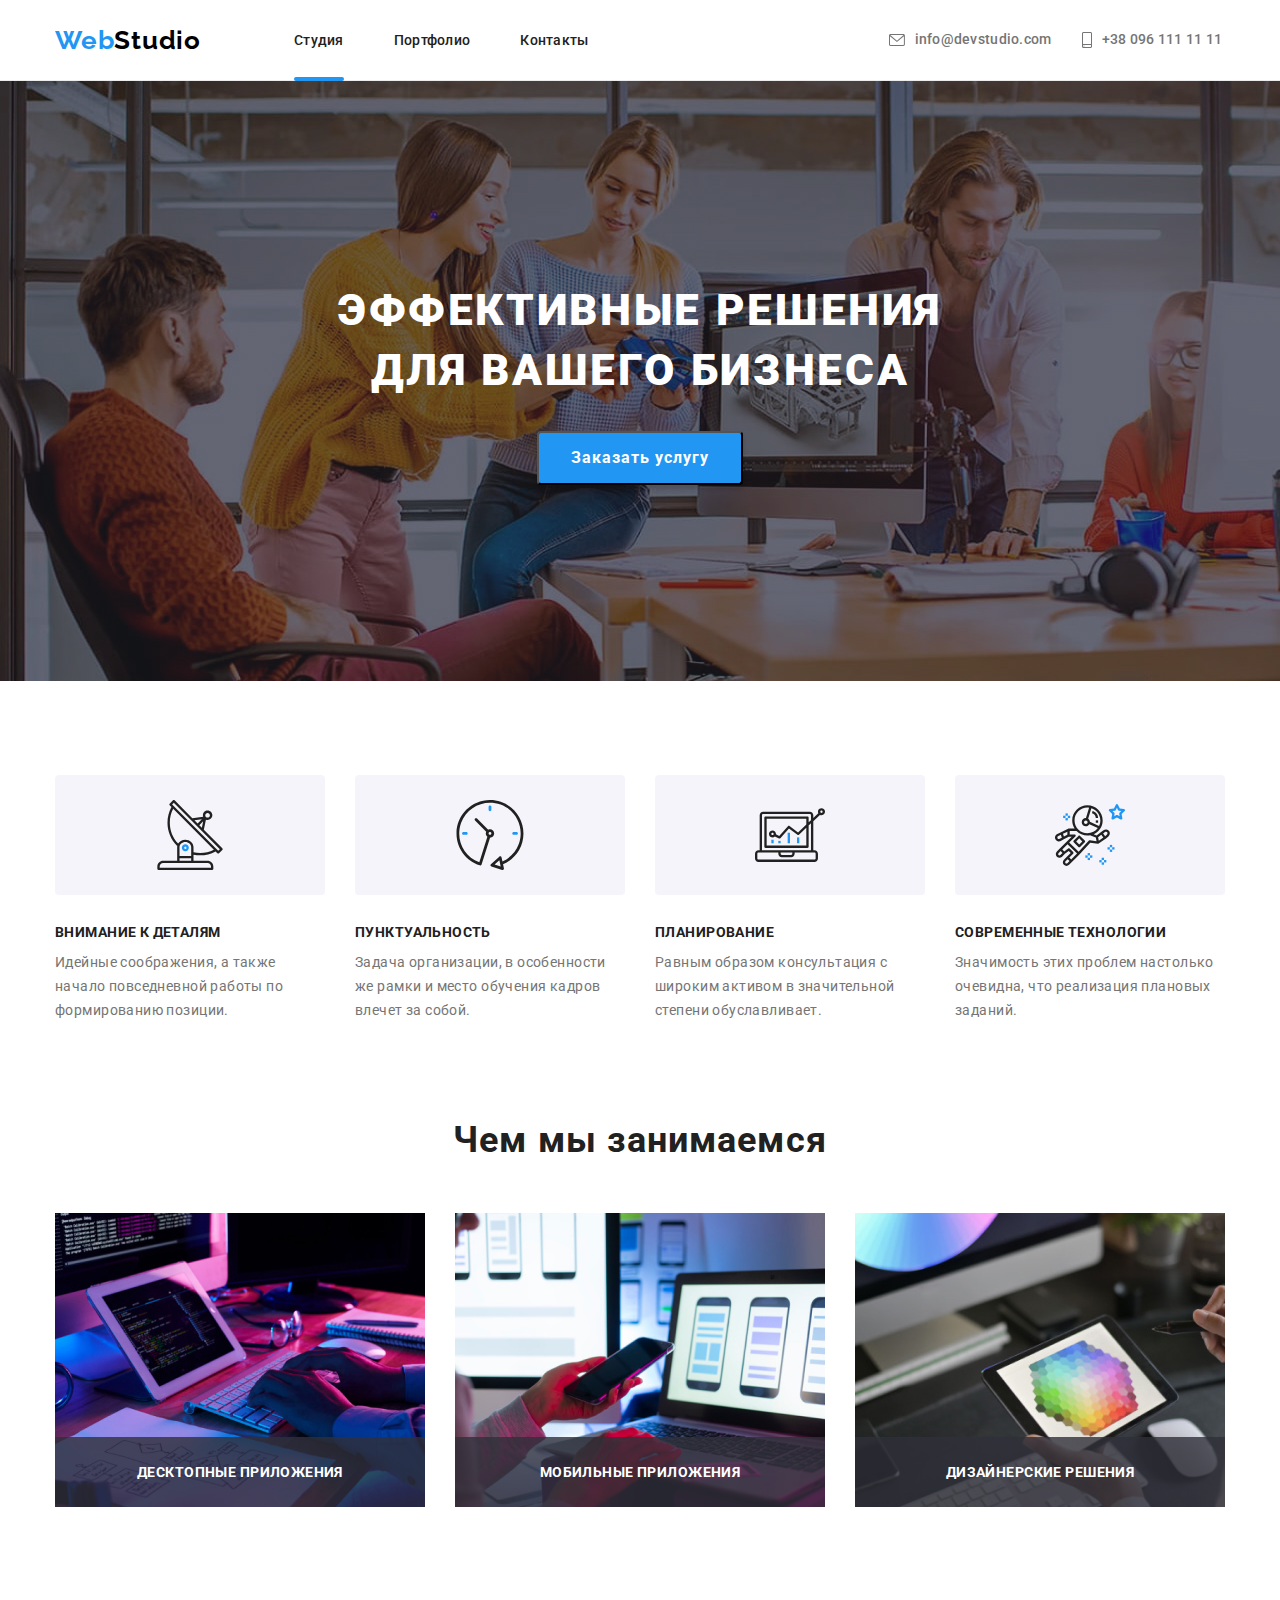
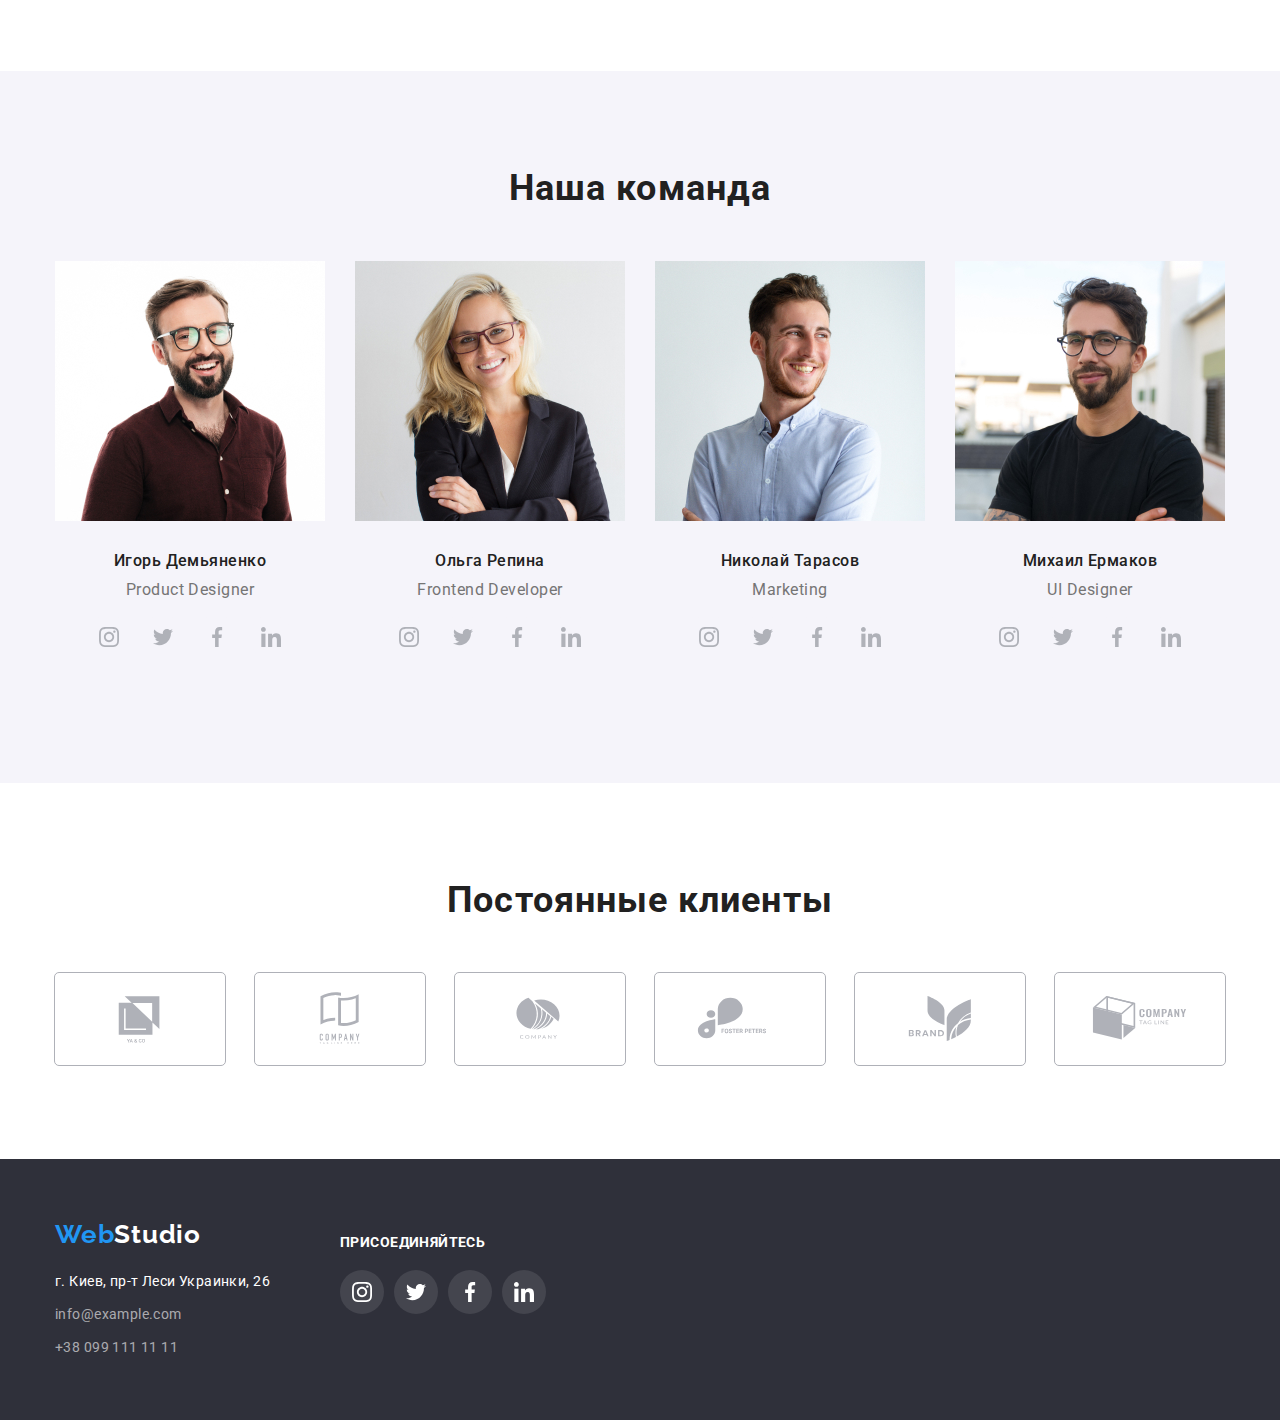
==== commit 94fc45f2: "all done" ====
--- a/index.html
+++ b/index.html
@@ -27,9 +27,9 @@
                 </div>
                 <!-- <nav class="nav"> -->
                     <ul class="header-link-set list">
-                        <li class="studio"><a class="header-page-link link current" href="./index.html">Студия</a></li>
-                        <li class="portfolio"><a class="header-page-link link current" href="./portfolio.html">Портфолио</a></li>
-                        <li class="contacts"><a class="header-page-link link current" href="">Контакты</a></li>
+                        <li class="header-link-list studio"><a class="header-page-link link current" href="./index.html">Студия</a></li>
+                        <li class="header-link-list portfolio"><a class="header-page-link link" href="./portfolio.html">Портфолио</a></li>
+                        <li class="header-link-list contacts"><a class="header-page-link link" href="">Контакты</a></li>
                     </ul>
                 <!-- </nav> -->
                 <div class="mail-tel-container">
--- a/css/styles.css
+++ b/css/styles.css
@@ -139,7 +139,7 @@
   position: relative;
 }
 
-.header-page-link::after {
+.header-link-list .current::after {
   position: absolute;
   content: "";
   display: block;
